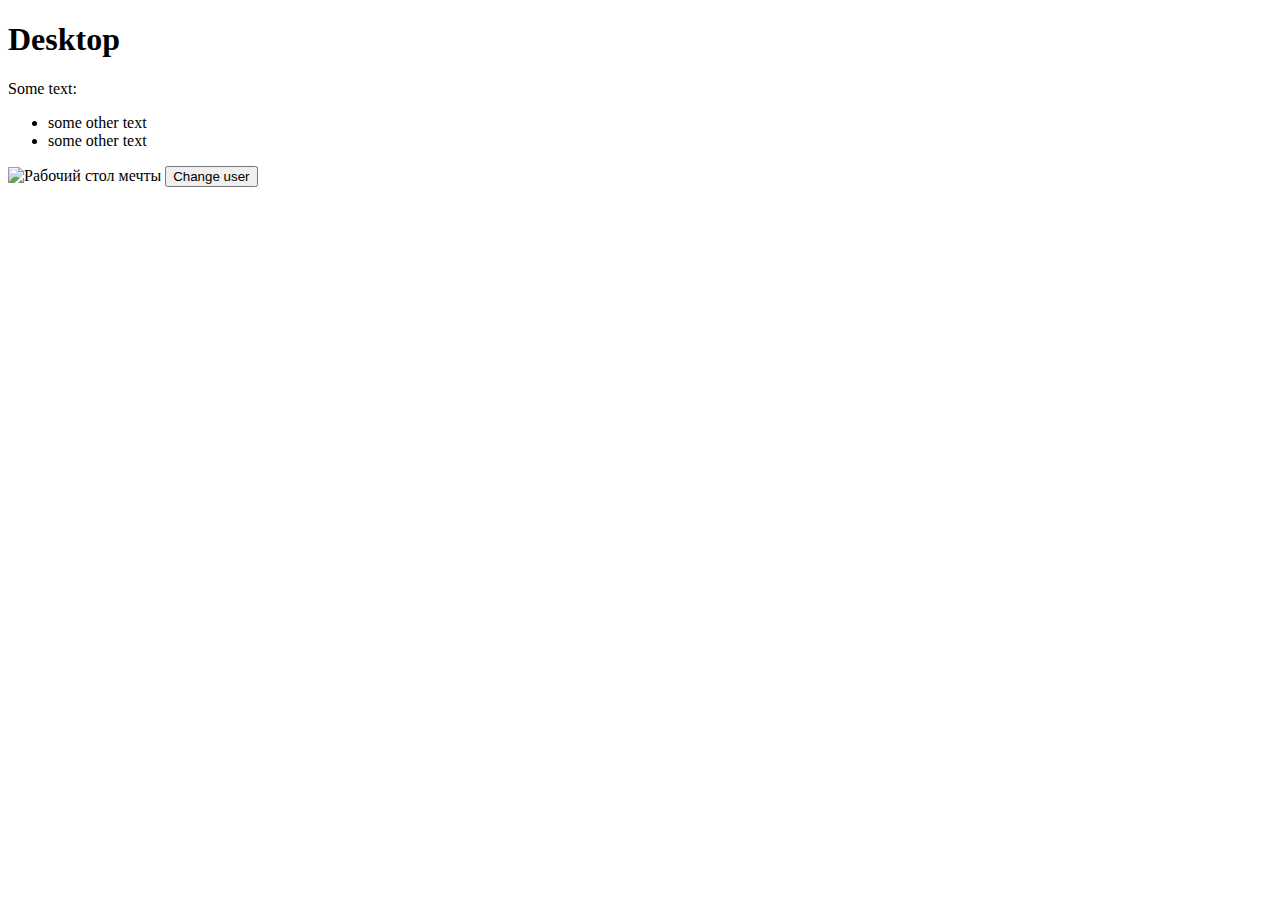
==== index.html @ c5194ae1 "Add files via upload" ====
<!DOCTYPE html>
<html lang="en">
<head>
	<meta charset="UTF-8">
	<link href="styles/styles.css" rel="stylesheet" type="text/css">
	<link href="https://fonts.googleapis.com/css2?family=Sonsie+One&display=swap" rel="stylesheet" rel="stylesheet" type="text/css">
</head>
<body>
	<h1>Desktop</h1>
	<p>Some text:</p>
	<ul>
		<li>some other text</li>
		<li>some other text</li>
	</ul>
<img src="images/IMG_7592.JPG" alt="Рабочий стол мечты" width="400px">	
<button>Change user</button>
<script src="scripts/main.js"></script>
</body>
</html>
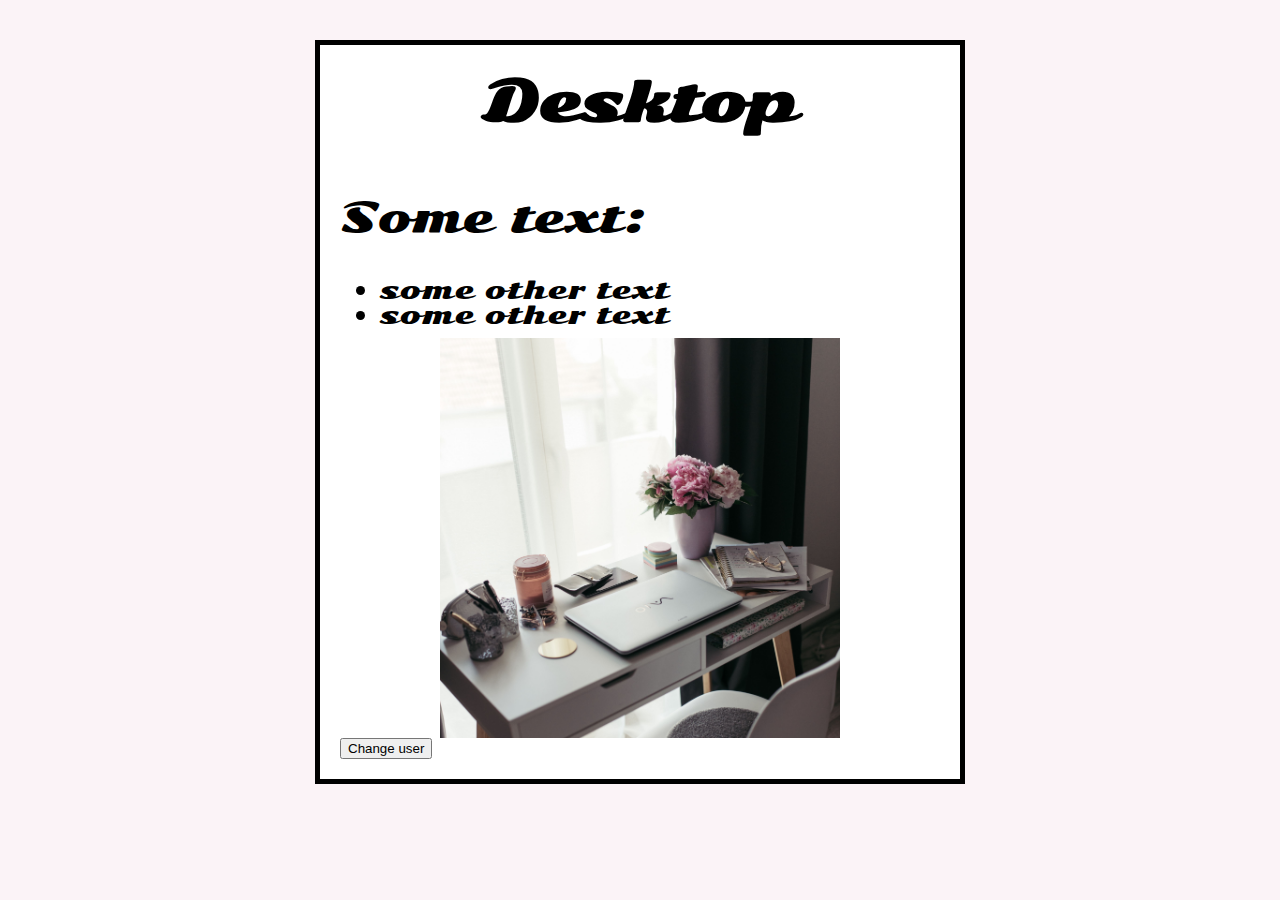
==== commit 24b3b145: "Update index.html" ====
--- a/index.html
+++ b/index.html
@@ -2,7 +2,7 @@
 <html lang="en">
 <head>
 	<meta charset="UTF-8">
-	<link href="styles/styles.css" rel="stylesheet" type="text/css">
+	<link href="styles.css" rel="stylesheet" type="text/css">
 	<link href="https://fonts.googleapis.com/css2?family=Sonsie+One&display=swap" rel="stylesheet" rel="stylesheet" type="text/css">
 </head>
 <body>
@@ -12,8 +12,8 @@
 		<li>some other text</li>
 		<li>some other text</li>
 	</ul>
-<img src="images/IMG_7592.JPG" alt="Рабочий стол мечты" width="400px">	
+<img src="IMG_7592.JPG" alt="Рабочий стол мечты" width="400px">	
 <button>Change user</button>
-<script src="scripts/main.js"></script>
+<script src="main.js"></script>
 </body>
-</html>+</html>
--- a/styles.css
+++ b/styles.css
@@ -0,0 +1,34 @@
+html{
+	font-size: 10px;
+	font-family: 'Sonsie One', cursive;
+	background-color: #FBF3F7;
+}
+h1{
+	font-size: 55px;
+	text-align: center;
+	margin: 0;
+	padding: 20px 0;
+	color: black;
+	/*text-shadow: 1px 1px 50px black;*/
+}
+p{
+	font-size: 40px;
+	line-height: 1;
+	letter-spacing: 1px;
+}
+li{
+	font-size: 25px;
+	line-height: 1;
+	letter-spacing: 1px;
+}
+body{
+	width: 600px;
+	margin: 40px auto;
+	background-color: #FFFFFF;
+	padding: 0 20px 20px 20px;
+	border: 5px solid black;
+}
+img{
+	display: block;
+	margin: 0 auto;
+}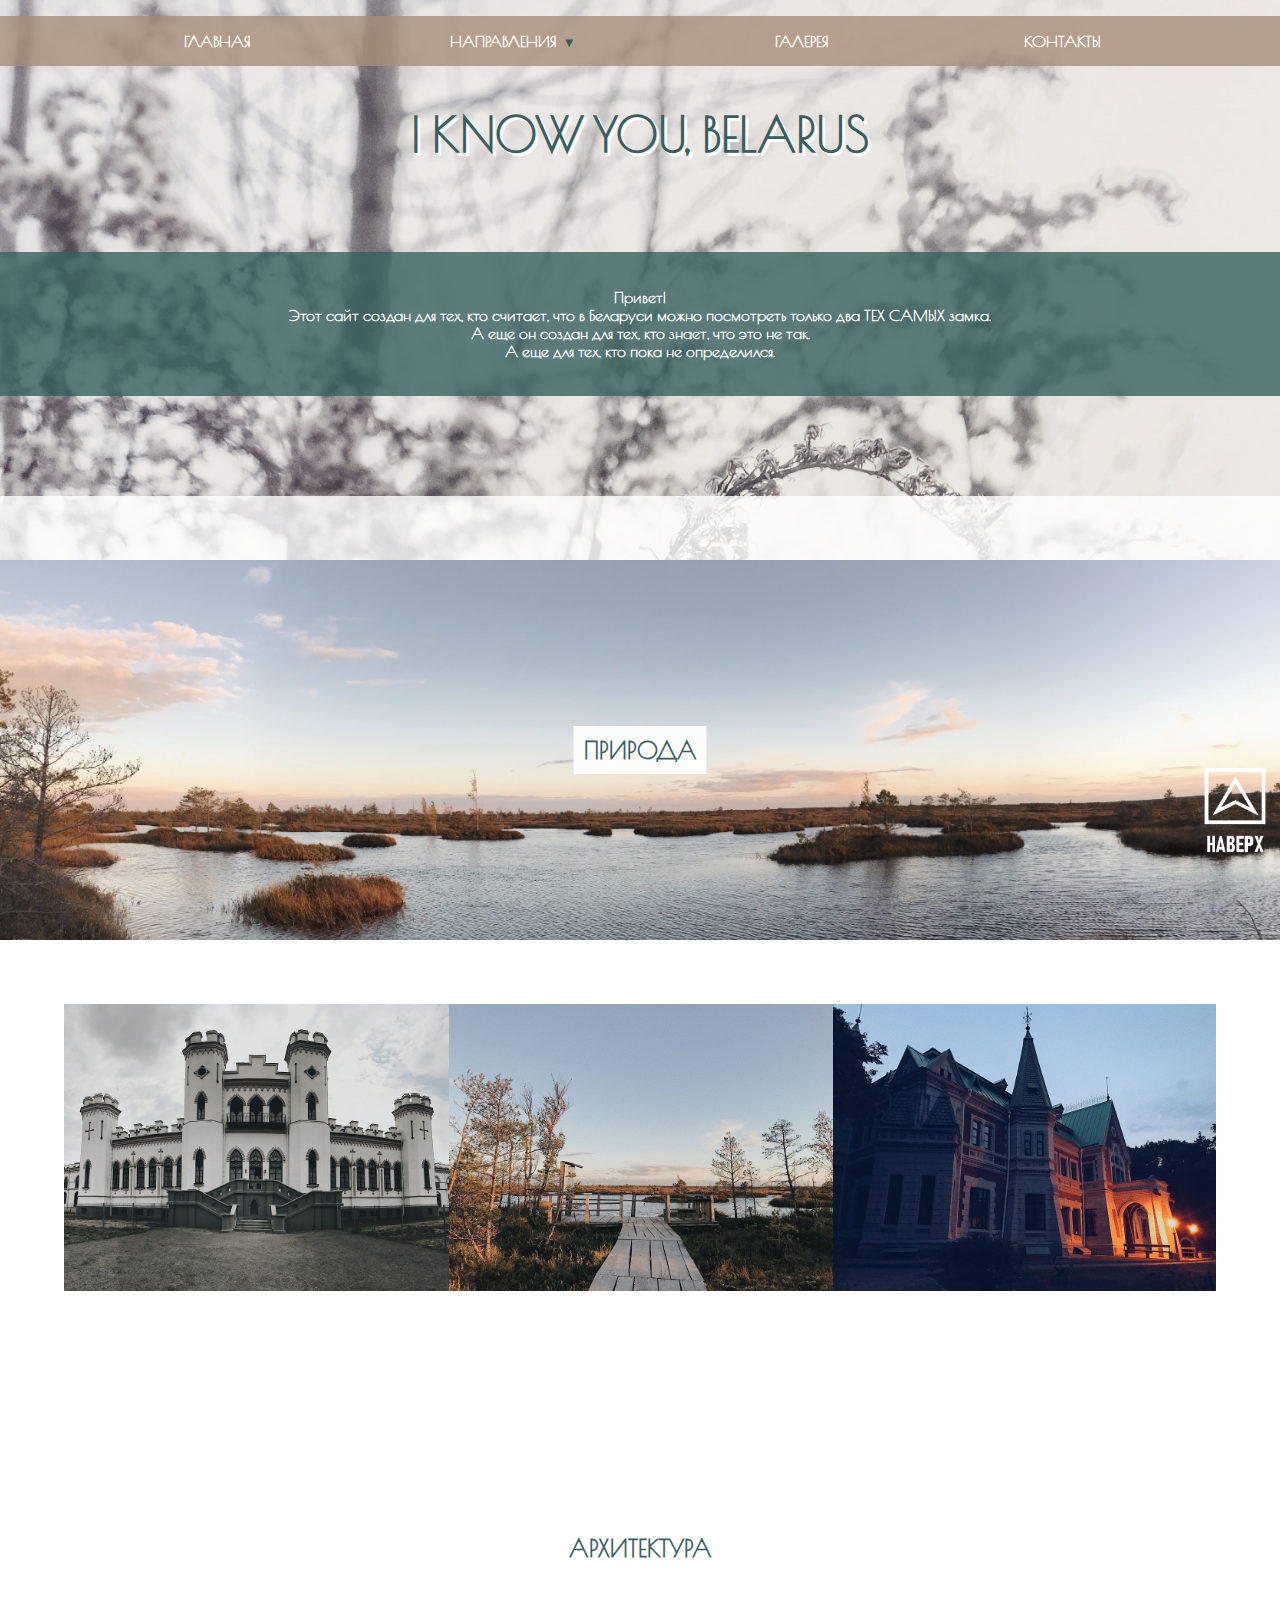
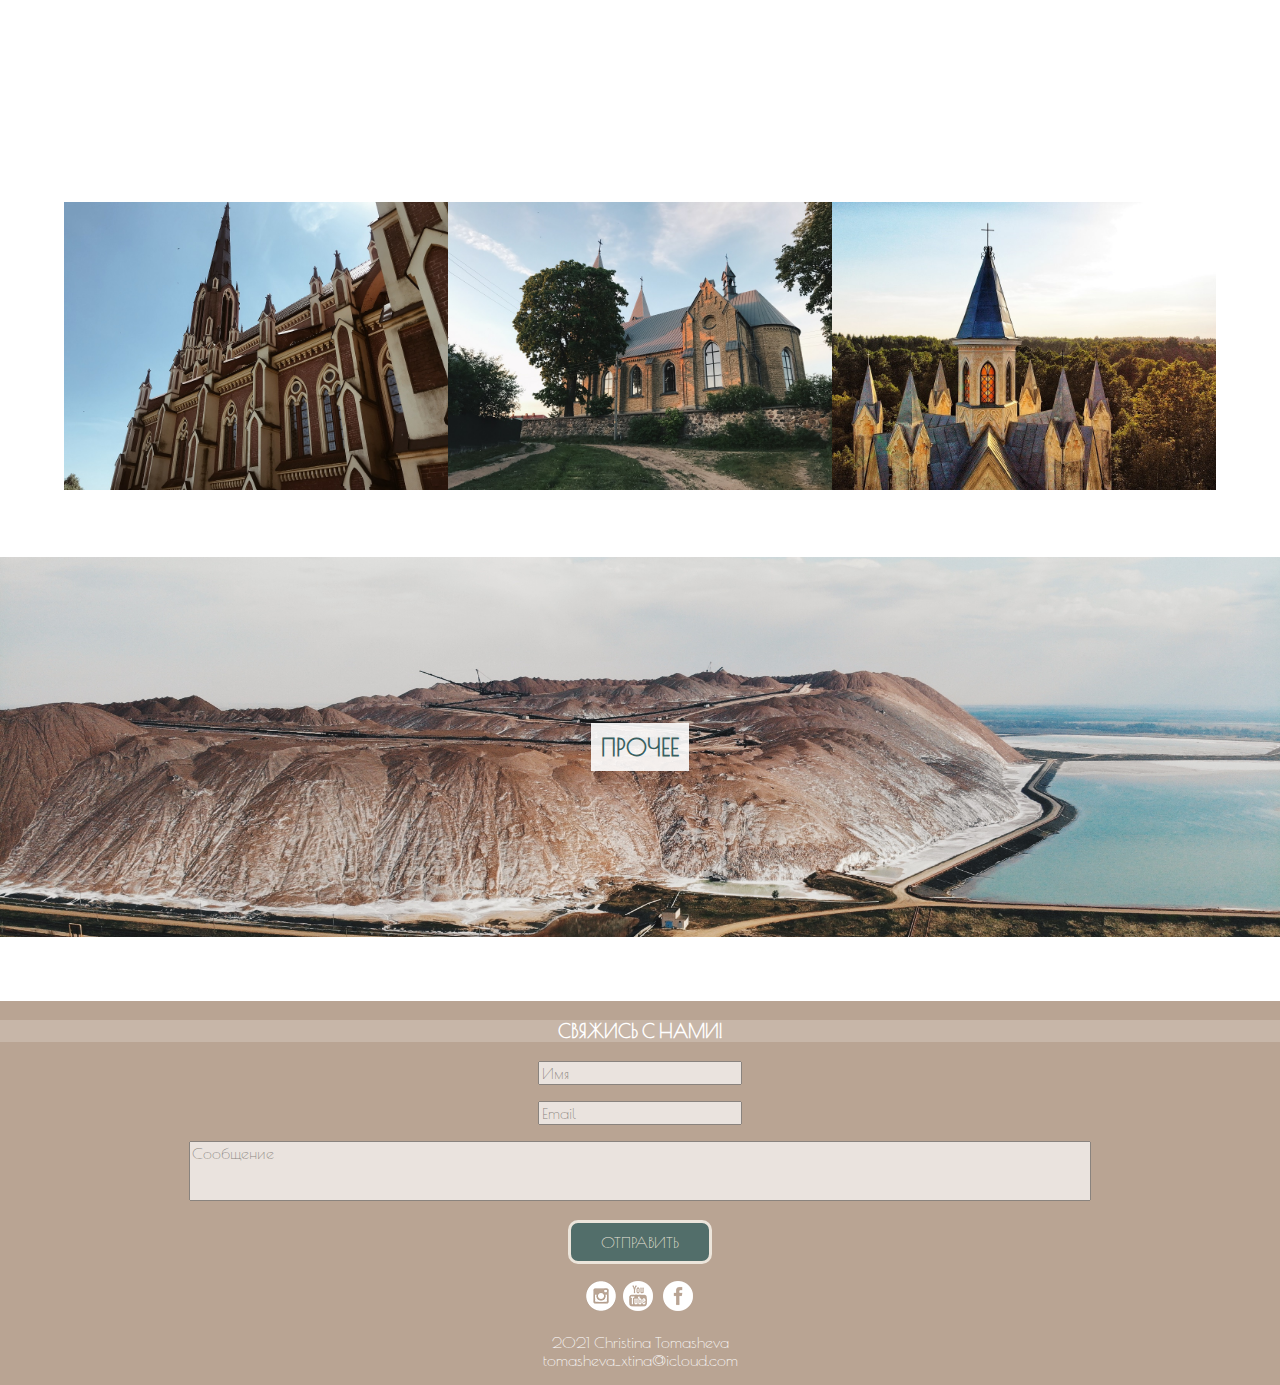
==== commit 4e10cd96: "first" ====
--- a/index.html
+++ b/index.html
@@ -1,19 +1,126 @@
-<!DOCTYPE html>
-<html lang="en">
-<head>
-	<meta charset="UTF-8">
-	<link href="styles.css" rel="stylesheet" type="text/css">
-	<link href="https://fonts.googleapis.com/css2?family=Sonsie+One&display=swap" rel="stylesheet" rel="stylesheet" type="text/css">
-</head>
-<body>
-	<h1>Desktop</h1>
-	<p>Some text:</p>
-	<ul>
-		<li>some other text</li>
-		<li>some other text</li>
-	</ul>
-<img src="IMG_7592.JPG" alt="Рабочий стол мечты" width="400px">	
-<button>Change user</button>
-<script src="main.js"></script>
-</body>
-</html>
+<!DOCTYPE html>
+<html>
+  <head>
+    <meta charset="utf-8">
+    <meta name="HandheldFriendly" content="True"/>
+    <meta name="viewport" content="width=device-width, height=device-height, target-densitydpi=device-dpi, initial-scale=1">
+    <title>Главная</title>
+    <link href="style_simple.css" rel="stylesheet" type="text/css" />
+    <link href="style_common.css" rel="stylesheet" type="text/css" />
+    <link href="style.css" rel="stylesheet" type="text/css" />
+    <link href="https://fonts.googleapis.com/css2?family=Poiret+One&display=swap" rel="stylesheet">
+    <link rel="icon" href="/images/favicon.png" type="image/png">
+    <style>
+    </style>
+  </head>
+  <body> 
+    <div class="WRAP">
+    <a id="UP"></a>
+    <div class="HIDDEN_MENU">
+      <input id="toggle" type="checkbox">
+      <label class="toggle_button" for="toggle">
+       <span></span>
+      </label>
+      <ul class="MENU_BOX">
+        <li> <a class="MENU_ITEM" href="https://project.xtinat.repl.co/">ГЛАВНАЯ</a> </li>
+        <li> <a class="MENU_ITEM" href="./destinations.html">НАПРАВЛЕНИЯ</a></li>
+        <li> <a class="MENU_ITEM" href="./gallery.html">ГАЛЕРЕЯ</a> </li>
+        <li> <a class="MENU_ITEM" href="./contacts.html">КОНТАКТЫ</a> </li>
+      </ul>
+    </div>
+    <div class="MENU">
+      <ul id="navbar">
+        <li> <a href="https://project.xtinat.repl.co/">ГЛАВНАЯ</a> </li>
+        <li> <a href="./destinations.html">НАПРАВЛЕНИЯ</a><button type="button" value="show" onclick="showList()">&#9660;</button>
+          <ul id="hidden_list">
+            <li><a href="./elna.html" title="Республиканский ландшафтный заказник &laquo;Ельня&raquo;">Республиканский ландшафтный заказник &laquo;Ельня&raquo;</a></li>
+            <li><a href="./geludok.html">Дворец Четвертинских</a></li>
+            <li><a href="./kossovo.html">Дворец Пусловских</a></li>
+            <li><a href="./bogushevichi.html">Костёл Божьего Тела в Богушевичах</a></li>
+            <li><a href="./kniazici.html">Костёл Святого Антония в Княжицах</a></li>
+            <li><a href="./kozel-pokl.html">Усадьба Козел-Поклёвских</a></li>
+            <li><a href="./soligorsk.html">Солигорские терриконы</a></li>
+            <li><a href="./gorodishche.html">Минское городище</a></li>
+          </ul>
+        </li>
+        <li> <a href="./gallery.html">ГАЛЕРЕЯ</a> </li>
+        <li> <a href="./contacts.html">КОНТАКТЫ</a> </li>
+      </ul>
+    </div>
+    <div class="HEADER"><h2>I Know You, Belarus</h2></div>
+    <div class="CONTENT"><p>Привет!<br> Этот сайт создан для тех, кто считает, что в Беларуси можно посмотреть только два <span>ТЕХ САМЫХ</span> замка.<br> А еще он создан для тех, кто знает, что это не так.<br> А еще для тех, кто пока не определился. </p>
+    </div>
+    <div class="WRAPPER">
+    <div class="BANNER_1">
+      <div class="OVERLAY"></div>
+      <a href="./not_ready.html">ПРИРОДА</a>
+     
+    </div>
+    <div class="MAIN">
+        <div>
+         <img src="/images/32.jpg" alt="Фото дворца">
+         <div class="TEXT"><a href="./not_ready.html"><p>БРЕСТСКАЯ ОБЛАСТЬ</p></a></div>
+        </div>
+        <div>
+         <img src="/images/8.jpg" alt="Фото болота">
+         <div class="TEXT"><a href="./not_ready.html"><p>ВИТЕБСКАЯ ОБЛАСТЬ</p></a></div>
+        </div>
+        <div>
+         <img src="/images/29.jpg" alt="Фото усадьбы">
+         <div class="TEXT"><a href="./not_ready.html"><p>ГОМЕЛЬСКАЯ ОБЛАСТЬ</p></a></div>
+        </div>
+      </div>
+      <div class="BANNER_2">
+       <div class="OVERLAY"></div> 
+       <a href="./not_ready.html">АРХИТЕКТУРА</a>
+    </div>
+      <div class="MAIN">
+        <div>
+         <img src="/images/49.jpg" alt="Фото костёла">
+         <div class="TEXT"><a href="./not_ready.html"><p>ГРОДНЕНСКАЯ ОБЛАСТЬ</p></a></div>
+        </div>
+        <div>
+         <img src="/images/50.jpg" alt="Фото костёла">
+         <div class="TEXT"><a href="./not_ready.html"><p>МИНСКАЯ ОБЛАСТЬ</p></a></div>
+        </div>
+        <div>
+         <img src="/images/33.jpg" alt="Фото костёла">
+         <div class="TEXT"><a href="./not_ready.html"><p>МОГИЛЕВСКАЯ ОБЛАСТЬ</p></a></div>
+        </div>
+      </div>
+      <div class="BANNER_3">
+       <div class="OVERLAY"></div> 
+       <a href="./not_ready.html">ПРОЧЕЕ</a>
+    </div>
+    </div>
+    <div class="FOOTER">
+      <form class="MESSAGE" name="message">
+        <h3>СВЯЖИСЬ С НАМИ!</h3>
+        <p>
+          <input type="text" name="your_name" placeholder="Имя">
+        </p><br>
+        <p>
+          <input type="text" name="your_email" placeholder="Email" required>
+        </p><br>
+          <textarea name="place_for_message" placeholder="Сообщение" rows="3"></textarea>
+        <br>
+          <input class="submit_button" type="submit" value="Отправить">
+      </form>
+      <div class="HIDDEN_CONTACTS"> <a href="./contacts.html"><h3>СВЯЖИСЬ С НАМИ!</h3></a>
+      </div>
+      <div class="SOCIAL_MEDIA">
+        <a href="" target=_blank title="Мы в Instagram"><div class=INSTAGRAM></div></a>
+        <a href="" target=_blank title="Мы на Youtube"><div class=YOUTUBE></div></a>
+        <a href="" target=_blank title="Мы на Facebook"><div class=FACEBOOK></div></a>
+    </div>
+     <div class="INFO">
+        <p>2021 Christina Tomasheva <br> tomasheva_xtina@icloud.com</p>
+      </div>
+    </div>
+    <div class="goUp">
+     <a href="#UP"><img src="/images/up.png" alt="Изображение стрелки"></a>
+    </div>
+
+    <script src="showList.js"></script>  
+  </body>
+</html>--- a/style_simple.css
+++ b/style_simple.css
@@ -0,0 +1,31 @@
+
+div.CONTENT_FOR_DEST{ 
+  width:80%;
+}
+.CONTENT_FOR_DEST div {
+  width:70%;
+  display:inline-block;
+}   
+.CONTENT_FOR_DEST div img {
+  width:80%;
+}  
+
+@media all and (max-width:30em){
+  div.CONTENT_FOR_DEST{ 
+   padding:0;
+   margin:0; 
+   width:100%;
+   border-radius: 0;
+   box-shadow:none;
+  }
+  .CONTENT_FOR_DEST div {
+   width:100%;
+   display:inline-block;
+  }   
+  .CONTENT_FOR_DEST div img {
+   width:90%;
+  }   
+}
+      
+        
+  --- a/style_common.css
+++ b/style_common.css
@@ -0,0 +1,505 @@
+* {
+  -webkit-text-size-adjust: none;
+  font-family: 'Poiret One', cursive;
+}
+body{
+  background:url("/images/bg3.jpeg") fixed;
+  background-size:cover;
+  font-size: 100%;
+  text-align:center;
+  position:relative;
+  margin:0;
+}
+input, textarea {
+  resize: none;
+  font-size: 1em;
+} 
+.WRAP {
+  max-width:1920px;
+  margin-left:auto;
+  margin-right:auto;
+}
+div.MENU{
+  font-size: 1em;
+  font-weight:bold;
+  text-align:center;
+  background-color: rgba(168, 141, 120, 0.8);
+  position:relative;
+  z-index:5;
+  margin:0;
+}
+div.MENU ul{
+  padding: 1em 0 1em 0;
+  padding-left:0;
+  list-style-type:none;
+  text-align:center;
+  display:flex;
+  flex-direction:row;
+  justify-content:space-evenly;
+  flex-wrap:wrap;
+}    
+div.MENU ul li{
+  flex:0 0 5em;
+  padding:0 3px 0 3px;
+}  
+div.MENU ul li:nth-child(2){
+  flex-basis:9em;
+} 
+div.MENU a{
+  color:white;
+  text-decoration:none;
+}
+button {
+  display:inline-block;
+  max-width:1em;
+  max-height:1em;
+  color:#386060;
+  border:none;
+  background-color: transparent;
+  animation: AnimatedTextColor 2s infinite;
+  }
+@keyframes AnimatedTextColor {
+  from {color:#386060}
+  to {color:white}
+}
+div.MENU a:hover{text-shadow: 1.8px 0 #386060;}
+#navbar ul{
+  display:none;
+  position:absolute;
+  left:0.5em;
+  top:35px;
+  background-color:rgba(255, 255, 255, 0.9);
+  width:8em;
+  font-weight:bold;
+  border-radius: 2px;
+  box-shadow: 3px 3px 10px #392f25;
+  padding:0;
+  z-index:1;
+}
+#navbar li{
+  position: relative;
+}
+
+#navbar ul li{
+  float:none;
+  margin:0;
+  padding-top:10px;
+  padding-bottom:10px;
+}
+#navbar ul li:not(:last-child){
+  border-bottom:dotted #5a422a;
+}
+#navbar ul li a{
+  color:#5a422a;
+  text-shadow: none;
+}
+#navbar ul li:hover{
+  background-color:rgba(56, 96, 96, 0.5);
+}
+#navbar ul li:hover a{
+  color:white;
+}
+div.HEADER{
+  width:80%;
+  margin:20px auto 20px auto;
+  padding:0 0 0 0;
+  font-size:2em;
+  color: #386060;
+  letter-spacing:0em;
+  text-transform: uppercase;
+  text-shadow: white 3px 3px 1px;
+}  
+.CONTENT{
+  display:inline-block;
+  width:100%; 
+  margin:50px 0px 100px 0px; 
+  background-color: rgba(56, 96, 96, 0.8);
+  padding:20px 0px 20px 0px;
+  text-align:center;
+  
+  font-size: 1em;
+  color: white;
+} 
+.CONTENT p {
+  font-weight: bold;
+  font-size:1em;
+  padding: 0 10px 0 10px;
+}  
+.CONTENT_FOR_DEST {
+  display:inline-block;
+  width:80%; 
+  margin:50px 8px 100px 8px; 
+  background-color: rgba(255, 255, 255, 0.8);
+  padding:20px 20px 20px 20px;
+  text-align:center;
+  border-radius:10px;
+  box-shadow: 0 0 10px #392f25;
+  font-size: 1em;
+  color:#386060;
+} 
+.CONTENT_FOR_DEST p {
+  font-weight: bold;
+  font-size:1em;
+} 
+.CONTENT_FOR_CONT{
+  display:inline-block; 
+  margin-bottom:50px; 
+  margin-top:50px;
+  background-color: rgba(255, 255, 255, 0.8);
+  padding:20px 20px 20px 20px;
+  text-align:center;
+  border-radius:10px;
+  box-shadow: 0 0 20px #392f25;
+  font-size: 1em; 
+  width:50%;
+}
+.CONTENT_FOR_CONT hr {
+  width:5em;
+  height:3px;
+  background-color:#5a422a;
+  border:none;
+}       
+.CONTENT_FOR_CONT textarea {
+  width:100%;
+} 
+.CONTENT_FOR_CONT input {
+  margin-bottom:1em;
+  width:100%;
+} 
+.CONTENT_FOR_CONT .MESSAGE {
+  width:70%;
+  display:inline-block;
+  text-align:left;
+}
+      
+.CONTENT_FOR_CONT .BUTTON{
+  width:100%;
+  text-align:center;
+}
+.WRAPPER {
+  display: flex;
+  flex:1 1 50px;
+  flex-direction: column;
+  background-color: rgba(255, 255, 255, 0.8);
+  color:#5a422a;
+}
+
+a:visited {
+  color:#5a422a;
+}
+.BANNER_1 {
+  background: no-repeat url("/images/48.jpg") 0 30%;
+  margin-top:5%;
+}
+.BANNER_2 {
+  background: no-repeat url("/images/40.jpg") 0 7%;
+
+}
+.BANNER_3 {
+  background: no-repeat url("/images/43.jpg") 0 30%;
+  margin-bottom: 5%;
+}
+.BANNER_1, .BANNER_2, .BANNER_3{
+  min-height:380px;
+  width:100%;
+  background-size:  cover;
+  position: relative;
+}
+.BANNER_1 a, .BANNER_2 a, .BANNER_3 a {
+  color: #386060;
+  text-decoration: none;
+  font-weight: bold;
+  font-size:1.5em;
+  background-color: rgba(255, 255, 255, 0.9);
+  padding:10px;
+  position: absolute;
+  top: 50%;
+  left: 50%;
+  margin-right: -50%;
+  transform: translate(-50%, -50%);
+}
+.OVERLAY {
+  display: none;;
+  height: 100%;
+  width: 100%;
+  position: absolute;
+  background-color:rgba(0, 0, 20, 0.4);
+}
+
+.BANNER_1:hover div.OVERLAY, .BANNER_2:hover div.OVERLAY, .BANNER_3:hover div.OVERLAY{	
+  display: block;
+  animation: fadeInFromNone 0.5s ease-out;
+}
+
+.MAIN {
+  display: flex;
+  flex-direction: row;
+  overflow: hidden;
+  margin:5%;
+}
+.MAIN div {
+position: relative;
+}
+.MAIN img {
+  width:100%;
+}
+div.TEXT {
+  margin:0;
+  position:absolute;
+  left:0;
+  top:0;
+  width:100%;
+  height:100%;
+  background-color:rgba(0, 0, 20, 0.4);
+}
+.TEXT a {
+   text-decoration: none; 
+}
+.TEXT p {
+  background-color: rgba(255, 255, 255, 0.9);
+  padding:10% 0 10% 0;
+  position: absolute;
+  top: 50%;
+  width:100%;
+  left: 50%;
+  font-weight: bold;
+  
+  transform: translate(-50%, -50%);
+}
+.TEXT {
+  display:none;
+  
+}
+.MAIN div:hover .TEXT{
+  display: block;
+  animation: fadeInFromNone 0.7s ease-out;
+   }
+@keyframes fadeInFromNone {
+    0% {
+        display: none;
+        opacity: 0;
+    }
+
+    1% {
+        display: block;
+        opacity: 0;
+    }
+
+    100% {
+        display: block;
+        opacity: 1;
+    }
+}
+.FOOTER h3{
+  color:white;
+  background-color:rgba(255, 255, 255, 0.2);
+  text-align:center;
+}
+div.HIDDEN_CONTACTS {
+  display:none;
+}
+.FOOTER .MESSAGE p{
+  display:inline-block;
+  opacity:0.7;
+  color:rgba(255, 255, 255, 0.8);
+  border:none;
+  margin-top:0;
+}
+.FOOTER .MESSAGE input:focus{
+  border:solid 2px rgba(56, 96, 96, 0.8);
+}
+.FOOTER .MESSAGE textarea{
+  opacity:0.7; 
+  width:70%;
+}
+.FOOTER .MESSAGE{
+  display:inline-block;
+}
+.submit_button{
+  display:inline-block;
+  max-width:100%;
+  text-transform:uppercase;
+  background-color:rgba(56, 96, 96, 0.8);
+  padding: 10px 30px 10px 30px;
+  margin-top:1em;
+  margin-bottom:1em;
+  border:solid;
+  border-radius:10px;
+  color:#ECE5DB;
+}
+.submit_button:hover{
+  background-color:rgba(255, 255, 255, 0.6);
+  color:#386060;
+  border:solid white;
+}
+.submit_button:focus{
+  background-color:rgba(255, 255, 255, 0.8);
+}
+.FOOTER{
+  display:flex;
+  flex-direction:column;
+  background-color:rgba(168, 141, 120, 0.8); 
+}
+.FOOTER div {
+  flex:0 0 10px;
+}
+.SOCIAL_MEDIA {
+  text-align:center;
+}
+.SOCIAL_MEDIA a div {
+  width:34px;
+  height:34px;
+  display:inline-block;
+}
+.INSTAGRAM {
+  background:url("/images/sprite.png") -31px 1px no-repeat;
+}
+.YOUTUBE {
+  background:url("/images/sprite.png") -130px 1px no-repeat;
+}
+.FACEBOOK {
+  background:url("/images/sprite.png") 2px 1px no-repeat;
+}
+.INFO p {
+  color:white;
+}
+div.HIDDEN_MENU {display:none;}
+div.goUp img {
+  width:4em;
+  position:fixed;
+  right:1vw;
+  top:85vh;
+}
+
+
+@media all and (max-width:30em){
+  * {
+    text-shadow:none;
+  }
+  div.MENU {display:none;}
+  div.HEADER {
+    width:100%;
+    font-size:100%;
+    margin-top:30px;
+  } 
+  div.CONTENT {
+    width:100%;
+    margin:0;
+    border-radius:0px;
+    box-shadow:none;
+    padding:0;
+  }
+  div.CONTENT_FOR_CONT {
+    width:100%;
+    border-radius:0px;
+    box-shadow:none;
+    padding:0;
+  }
+  .MAIN {
+  flex-direction: column;
+  }
+  .TEXT {display: block;}
+  .TEXT a {font-weight: normal;}
+  .TEXT p {width:80%;}
+  .MAIN div:hover .TEXT{animation: none;}
+  .CONTENT_FOR_CONT .MESSAGE {width:90%;}
+  .FOOTER .MESSAGE {display:none;}
+  div.HIDDEN_CONTACTS {display:inline-block;}
+  .HIDDEN_CONTACTS a {
+   text-decoration:none;
+   }
+  .HIDDEN_CONTACTS a h3 {
+    animation: AnimatedColor 3s infinite;
+   }
+  @keyframes AnimatedColor {
+    from {background-color:rgba(255, 255, 255, 0.2)}
+    to {background-color:rgba(56, 96, 96, 0.8)}
+  }
+  div.HIDDEN_MENU {display:block;}
+  .MENU_BOX ul {display:none;}
+  .HIDDEN_MENU {text-align:left;}
+  #toggle {opacity:0;}
+  .toggle_button {
+    display:flex;
+    align-items:center;
+    position:fixed;
+    top:20px;
+    left:20px;
+    width:26px;
+    height:26px;
+    cursor:pointer;
+    z-index:10;
+  }
+  .toggle_button > span,
+  .toggle_button > span::before,
+  .toggle_button > span::after {
+    display:block;
+    position: absolute;
+    width:100%;
+    height:2px;
+    background-color:rgba(56, 96, 96, 0.8);
+  }
+  .toggle_button > span::before {
+    content :" ";
+    top:-8px;
+  }
+  .toggle_button > span::after {
+    content: " ";
+    top:8px;
+  }
+  .MENU_BOX {
+    display:block;
+    position:fixed;
+    visibility:hidden;
+    top:0;
+    left:-100%;
+    margin:0;
+    padding: 80px 0;
+    list-style-type:none;
+    text-align:center;
+    background-color:rgba(255, 255, 255, 0.9);
+    box-shadow: 1px 0px 6px grey;
+    z-index:1;
+  }
+  .MENU_ITEM {
+    display:block;
+    padding:12px 24px;
+    color:#386060;
+    text-decoration:none;
+    font-weight:bold;
+  }
+  .MENU_ITEM:hover {
+    background-color:rgba(114, 87, 70, 0.5);
+  }
+  #toggle:checked ~ .toggle_button > span {transform: rotate(45deg);}
+  #toggle:checked ~ .toggle_button > span::before {
+    top: 0;
+    transform: rotate(0);
+  }
+  #toggle:checked ~ .toggle_button > span::after {
+    top: 0;
+    transform: rotate(90deg);
+  }
+  #toggle:checked ~ .MENU_BOX {
+    visibility: visible;
+    left: 0;
+  }
+  #MENU_BOX li:hover li ul{
+    display:inline-block;
+  }
+  .toggle_button > span,
+  .toggle_button > span::before,
+  .toggle_button > span::after {
+    transition-duration: .25s;
+  }
+  .MENU_BOX {
+    transition-duration: .25s;
+  }
+  .MENU_ITEM {
+    transition-duration: .25s;
+  }
+  div.goUp img {
+    width:3em;
+    top:85vh;
+  }
+}